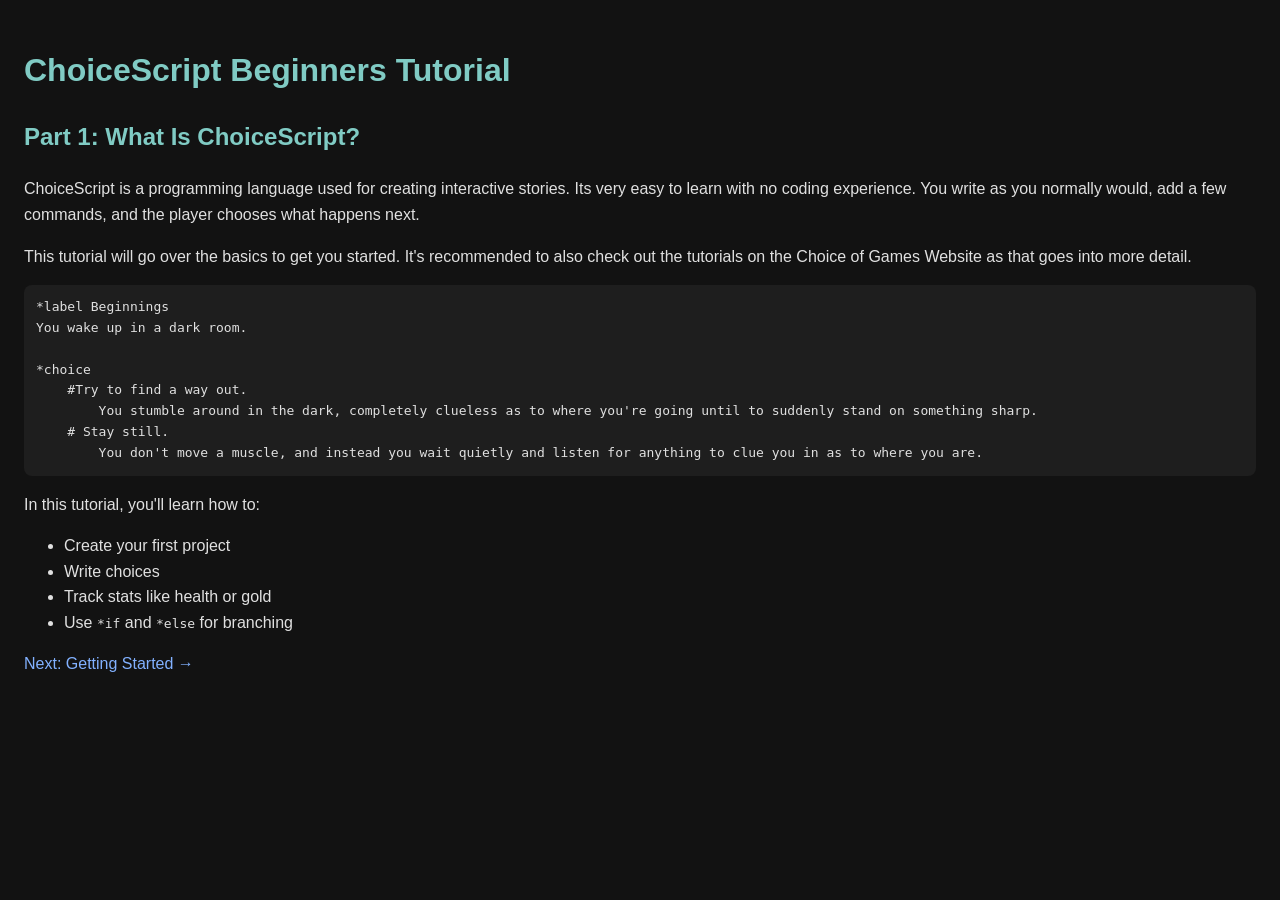
==== app/src/main/assets/tutorial/index.html @ 965040c5 "Import application source code into repository" ====
<!DOCTYPE html>
<html xmlns="http://www.w3.org/1999/html">
<head>
<meta charset="utf-8">
<title>ChoiceScript Tutorial – Part 1</title>
<style>
body {
  font-family: sans-serif;
  padding: 16px;
  padding-bottom: 80px;
  line-height: 1.6;
  background-color: #121212;
  color: #e0e0e0;
}
pre {
  background: #1e1e1e;
  padding: 12px;
  border-radius: 8px;
  overflow-x: auto;
}
h1, h2, h3 { color: #80cbc4; }
a { color: #82b1ff; text-decoration: none; }
a:hover { text-decoration: underline; }
</style>
</head>
<body>
<h1>ChoiceScript Beginners Tutorial</h1>
<h2>Part 1: What Is ChoiceScript?</h2>

<p>ChoiceScript is a programming language used for creating interactive stories. Its very easy to learn with no coding experience. You write as you normally would, add a few commands, and the player chooses what happens next.</p>

<p>This tutorial will go over the basics to get you started. It's recommended to also check out the tutorials on the Choice of Games Website as that goes into more detail.</p>
<pre>
*label Beginnings
You wake up in a dark room.

*choice
    #Try to find a way out.
        You stumble around in the dark, completely clueless as to where you're going until to suddenly stand on something sharp.
    # Stay still.
        You don't move a muscle, and instead you wait quietly and listen for anything to clue you in as to where you are.
</pre>

<p>In this tutorial, you'll learn how to:</p>
<ul>
    <li>Create your first project</li>
    <li>Write choices</li>
    <li>Track stats like health or gold</li>
    <li>Use <code>*if</code> and <code>*else</code> for branching</li>
</ul>

<p><a href="part2.html">Next: Getting Started →</a></p>
</body>
</html>
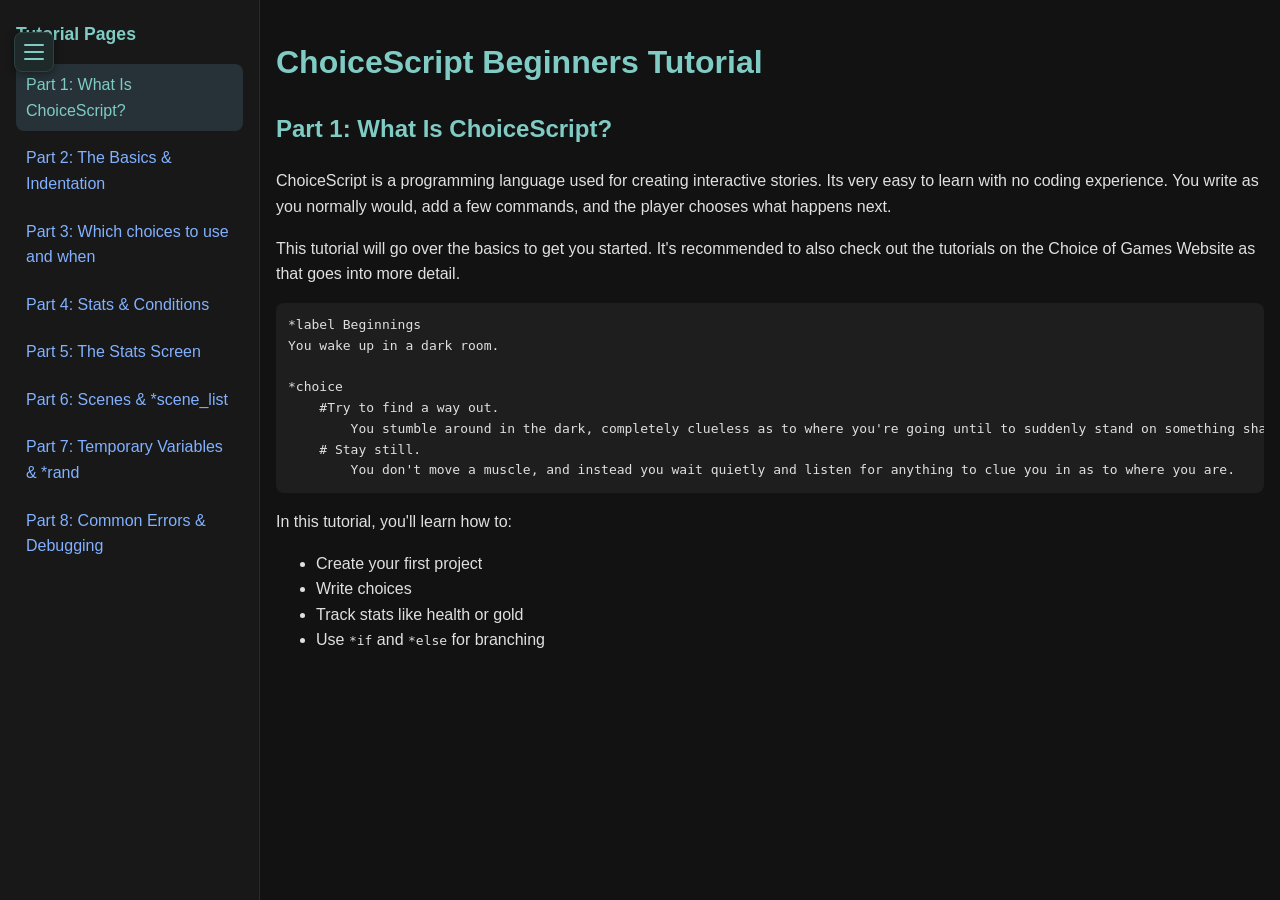
==== commit 644a53a3: "UI & Editor Updates" ====
--- a/app/src/main/assets/tutorial/index.html
+++ b/app/src/main/assets/tutorial/index.html
@@ -21,9 +21,168 @@
 h1, h2, h3 { color: #80cbc4; }
 a { color: #82b1ff; text-decoration: none; }
 a:hover { text-decoration: underline; }
+
+body {
+  margin: 0;
+  padding: 0;
+}
+.layout {
+  display: flex;
+  min-height: 100vh;
+}
+.sidebar {
+  width: 260px;
+  flex-shrink: 0;
+  background: #181818;
+  border-right: 1px solid #2a2a2a;
+  padding: 20px 16px;
+  box-sizing: border-box;
+  position: sticky;
+  top: 0;
+  height: 100vh;
+  overflow-y: auto;
+}
+.sidebar h2 {
+  margin-top: 0;
+  margin-bottom: 16px;
+  font-size: 1.1rem;
+}
+.sidebar a {
+  display: block;
+  padding: 8px 10px;
+  border-radius: 8px;
+  margin-bottom: 6px;
+}
+.sidebar a.active {
+  background: #263238;
+  color: #80cbc4;
+}
+.content {
+  flex: 1;
+  padding: 16px;
+  padding-bottom: 80px;
+  box-sizing: border-box;
+  min-width: 0;
+}
+
+.burger {
+  display: none;
+  position: fixed;
+  top: 32px;
+  left: 14px;
+  z-index: 200;
+  background: #1e2a2a;
+  border: 1px solid #2e4040;
+  border-radius: 8px;
+  padding: 8px 10px;
+  cursor: pointer;
+  flex-direction: column;
+  gap: 5px;
+  width: 40px;
+  height: 40px;
+  align-items: center;
+  justify-content: center;
+  box-shadow: 0 2px 8px rgba(0,0,0,0.4);
+  transition: background 0.2s, left 0.3s ease;
+}
+.burger:hover { background: #263838; }
+.burger span {
+  display: block;
+  width: 20px;
+  height: 2px;
+  background: #80cbc4;
+  border-radius: 2px;
+  transition: transform 0.3s, opacity 0.3s;
+  transform-origin: center;
+}
+.burger.open span:nth-child(1) { transform: translateY(7px) rotate(45deg); }
+.burger.open span:nth-child(2) { opacity: 0; transform: scaleX(0); }
+.burger.open span:nth-child(3) { transform: translateY(-7px) rotate(-45deg); }
+.sidebar {
+  transition: transform 0.3s ease, width 0.3s ease;
+}
+
+
+.sidebar-scrim {
+  display: none;
+  position: fixed;
+  inset: 0;
+  background: rgba(0,0,0,0.55);
+  z-index: 98;
+  opacity: 0;
+  transition: opacity 0.3s;
+}
+.sidebar-scrim.visible {
+  opacity: 1;
+}
+
+@media (max-width: 700px) {
+  .burger { display: flex; }
+
+  .content { padding-top: 64px; }
+
+  .sidebar {
+    position: fixed;
+    top: 0;
+    left: 0;
+    height: 100vh;
+    z-index: 100;
+    transform: translateX(-100%);
+    box-shadow: 4px 0 24px rgba(0,0,0,0.5);
+  }
+  .sidebar.open {
+    transform: translateX(0);
+  }
+  .sidebar-scrim {
+    display: block;
+  }
+}
+
+@media (min-width: 701px) {
+  .burger { display: flex; }
+
+  .layout {
+    position: relative;
+  }
+  .sidebar {
+    overflow: hidden;
+  }
+  .sidebar.collapsed {
+    width: 0 !important;
+    padding: 0 !important;
+    border: none !important;
+  }
+  .content {
+    padding-top: 16px;
+    transition: margin-left 0.3s;
+  }
+
+  .layout:not(.sidebar-collapsed) .content {
+    padding-left: 16px;
+  }
+}
+
 </style>
 </head>
 <body>
+<button class="burger" id="burgerBtn" aria-label="Toggle navigation">
+  <span></span><span></span><span></span>
+</button>
+<div class="sidebar-scrim" id="sidebarScrim"></div>
+
+<div class="layout">
+<nav class="sidebar">
+<h2>Tutorial Pages</h2>
+<a href="index.html" class="active">Part 1: What Is ChoiceScript?</a>
+<a href="part2.html">Part 2: The Basics & Indentation</a>
+<a href="part3.html">Part 3: Which choices to use and when</a>
+<a href="part4.html">Part 4: Stats & Conditions</a>
+<a href="part5.html">Part 5: The Stats Screen</a>
+<a href="part6.html">Part 6: Scenes & *scene_list</a>
+<a href="part7.html">Part 7: Temporary Variables & *rand</a>
+<a href="part8.html">Part 8: Common Errors & Debugging</a>
+</nav>
+<main class="content">
 <h1>ChoiceScript Beginners Tutorial</h1>
 <h2>Part 1: What Is ChoiceScript?</h2>
 
@@ -48,7 +207,79 @@
     <li>Track stats like health or gold</li>
     <li>Use <code>*if</code> and <code>*else</code> for branching</li>
 </ul>
-
-<p><a href="part2.html">Next: Getting Started →</a></p>
+</main>
+</div>
+
+<script>
+(function() {
+  var btn    = document.getElementById('burgerBtn');
+  var sidebar = document.querySelector('.sidebar');
+  var scrim  = document.getElementById('sidebarScrim');
+  var isMobile = function() { return window.innerWidth <= 700; };
+
+  var SIDEBAR_WIDTH = 260; // must match .sidebar width in CSS
+  var BURGER_MARGIN = 14;  // left offset when sidebar is closed
+
+  function moveBurger(open) {
+    btn.style.left = open ? (SIDEBAR_WIDTH + BURGER_MARGIN) + 'px' : BURGER_MARGIN + 'px';
+  }
+
+  function openSidebar() {
+    sidebar.classList.add('open');
+    btn.classList.add('open');
+    moveBurger(true);
+    if (isMobile()) {
+      scrim.classList.add('visible');
+      document.body.style.overflow = 'hidden';
+    }
+  }
+  function closeSidebar() {
+    sidebar.classList.remove('open');
+    btn.classList.remove('open');
+    moveBurger(false);
+    scrim.classList.remove('visible');
+    document.body.style.overflow = '';
+    if (!isMobile()) {
+      sidebar.classList.add('collapsed');
+    }
+  }
+  function toggleSidebar() {
+    if (isMobile()) {
+      sidebar.classList.contains('open') ? closeSidebar() : openSidebar();
+    } else {
+      if (sidebar.classList.contains('collapsed')) {
+        sidebar.classList.remove('collapsed');
+        btn.classList.add('open');
+        moveBurger(true);
+      } else {
+        sidebar.classList.add('collapsed');
+        btn.classList.remove('open');
+        moveBurger(false);
+      }
+    }
+  }
+
+  btn.addEventListener('click', toggleSidebar);
+  scrim.addEventListener('click', closeSidebar);
+
+  // Close on nav link click on mobile
+  sidebar.querySelectorAll('a').forEach(function(a) {
+    a.addEventListener('click', function() {
+      if (isMobile()) closeSidebar();
+    });
+  });
+
+
+
+
+  window.addEventListener('resize', function() {
+    if (!isMobile()) {
+      scrim.classList.remove('visible');
+      document.body.style.overflow = '';
+    }
+  });
+})();
+</script>
+
 </body>
 </html>
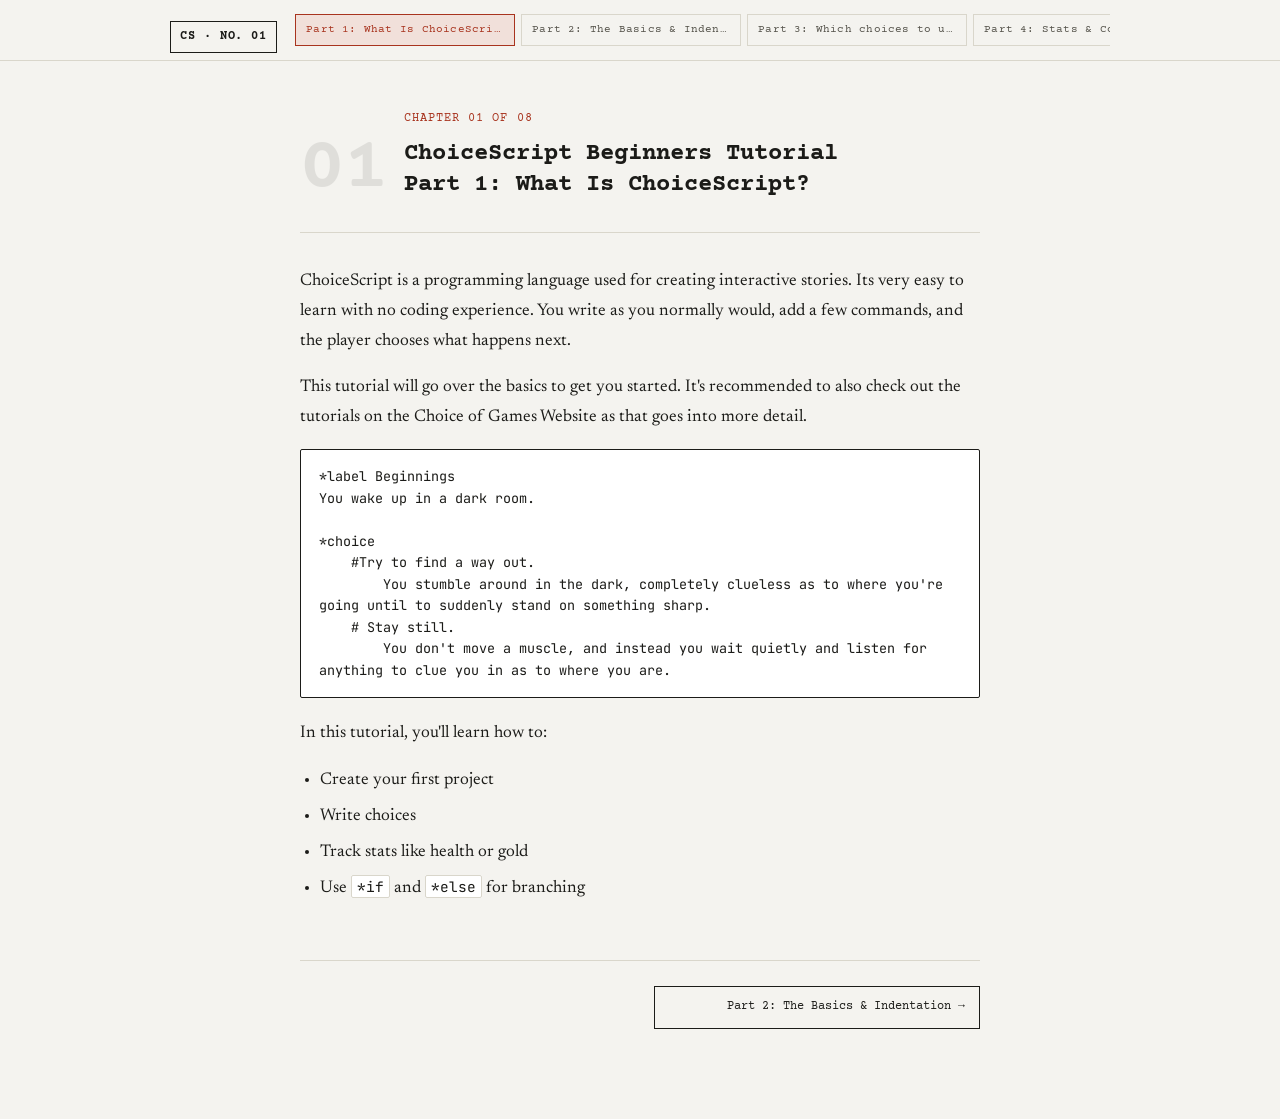
==== commit 5016e090: "updated UI and bug fixes" ====
--- a/app/src/main/assets/tutorial/index.html
+++ b/app/src/main/assets/tutorial/index.html
@@ -1,178 +1,279 @@
 <!DOCTYPE html>
-<html xmlns="http://www.w3.org/1999/html">
+<html>
 <head>
 <meta charset="utf-8">
+<meta name="viewport" content="width=device-width, initial-scale=1, viewport-fit=cover">
 <title>ChoiceScript Tutorial – Part 1</title>
+<link rel="preconnect" href="https://fonts.googleapis.com">
+<link rel="preconnect" href="https://fonts.gstatic.com" crossorigin>
+<link href="https://fonts.googleapis.com/css2?family=Courier+Prime:wght@400;700&family=Newsreader:ital,wght@0,400;0,600;1,500&family=JetBrains+Mono:wght@400;500&display=swap" rel="stylesheet">
 <style>
-body {
-  font-family: sans-serif;
-  padding: 16px;
-  padding-bottom: 80px;
-  line-height: 1.6;
-  background-color: #121212;
-  color: #e0e0e0;
-}
-pre {
-  background: #1e1e1e;
-  padding: 12px;
-  border-radius: 8px;
-  overflow-x: auto;
-}
-h1, h2, h3 { color: #80cbc4; }
-a { color: #82b1ff; text-decoration: none; }
-a:hover { text-decoration: underline; }
+:root {
+  --paper: #F4F3EF;
+  --paper-inset: #FFFFFF;
+  --ink: #1B1B18;
+  --ink-soft: #55534B;
+  --rule: #D9D6CB;
+  --red: #A8341F;
+  --red-soft: #F1E0DA;
+  --radius: 2px;
+}
+
+* { box-sizing: border-box; }
 
 body {
   margin: 0;
   padding: 0;
-}
-.layout {
-  display: flex;
-  min-height: 100vh;
-}
-.sidebar {
-  width: 260px;
-  flex-shrink: 0;
-  background: #181818;
-  border-right: 1px solid #2a2a2a;
-  padding: 20px 16px;
-  box-sizing: border-box;
+  background: var(--paper);
+  color: var(--ink);
+  font-family: 'Newsreader', Georgia, serif;
+  font-size: 17px;
+  line-height: 1.75;
+}
+
+a { color: var(--red); }
+a:hover { text-decoration: none; }
+
+.masthead {
   position: sticky;
   top: 0;
-  height: 100vh;
-  overflow-y: auto;
-}
-.sidebar h2 {
-  margin-top: 0;
-  margin-bottom: 16px;
-  font-size: 1.1rem;
-}
-.sidebar a {
+  z-index: 10;
+  background: var(--paper);
+  border-bottom: 1px solid var(--rule);
+  padding: calc(14px + env(safe-area-inset-top)) 20px 0;
+}
+.masthead-row {
+  display: flex;
+  align-items: center;
+  gap: 18px;
+  max-width: 940px;
+  margin: 0 auto;
+}
+.stamp {
+  flex-shrink: 0;
+  font-family: 'Courier Prime', monospace;
+  font-weight: 700;
+  font-size: 0.72rem;
+  letter-spacing: 0.08em;
+  text-transform: uppercase;
+  border: 1px solid var(--ink);
+  padding: 5px 9px;
+  color: var(--ink);
+}
+.chapters {
+  display: flex;
+  gap: 6px;
+  overflow-x: auto;
+  scroll-snap-type: x proximity;
+  padding-bottom: 14px;
+  flex: 1;
+  scrollbar-width: thin;
+}
+.chapters a {
+  flex: 0 0 auto;
+  scroll-snap-align: start;
+  font-family: 'Courier Prime', monospace;
+  font-size: 0.66rem;
+  letter-spacing: 0.02em;
+  padding: 6px 10px;
+  border: 1px solid var(--rule);
+  color: var(--ink-soft);
+  white-space: nowrap;
+  text-decoration: none;
+  max-width: 220px;
+  overflow: hidden;
+  text-overflow: ellipsis;
+}
+.chapters a:hover { border-color: var(--ink); color: var(--ink); }
+.chapters a.active {
+  border-color: var(--red);
+  color: var(--red);
+  background: var(--red-soft);
+}
+
+.page-inner {
+  max-width: 940px;
+  margin: 0 auto;
+  padding: 0 calc(20px + env(safe-area-inset-right)) 0 calc(20px + env(safe-area-inset-left));
+}
+.prose-wrap {
+  max-width: 680px;
+  padding: 48px 0 90px;
+}
+
+.title-block {
+  display: flex;
+  align-items: flex-end;
+  gap: 16px;
+  margin-bottom: 10px;
+}
+.ghost-num {
+  font-family: 'Courier Prime', monospace;
+  font-weight: 700;
+  font-size: 4.6rem;
+  line-height: 0.8;
+  color: var(--ink);
+  opacity: 0.09;
+  flex-shrink: 0;
+}
+.kicker {
+  font-family: 'Courier Prime', monospace;
+  font-size: 0.72rem;
+  text-transform: uppercase;
+  letter-spacing: 0.09em;
+  color: var(--red);
+  margin: 0 0 8px;
+}
+h1 {
+  font-family: 'Courier Prime', monospace;
+  font-weight: 700;
+  font-size: 1.5rem;
+  line-height: 1.3;
+  margin: 0;
+}
+h1 code { font-size: 0.9em; background: none; border: none; padding: 0; }
+hr.rule {
+  border: none;
+  border-top: 1px solid var(--rule);
+  margin: 32px 0 34px;
+}
+
+h2 {
+  font-family: 'Courier Prime', monospace;
+  font-weight: 700;
+  font-size: 1.02rem;
+  text-transform: uppercase;
+  letter-spacing: 0.03em;
+  margin: 2.6rem 0 1rem;
+}
+
+h3 {
+  font-family: 'Newsreader', serif;
+  font-weight: 600;
+  font-style: italic;
+  font-size: 1.15rem;
+  margin: 1.6rem 0 0.6rem;
+}
+
+p { margin: 0 0 1.05rem; }
+
+.prose > p:first-of-type::first-letter {
+  font-family: 'Courier Prime', monospace;
+  font-weight: 700;
+  font-size: 2.9rem;
+  float: left;
+  line-height: 0.8;
+  margin: 6px 6px 0 0;
+  color: var(--red);
+}
+
+ul { margin: 0 0 1.1rem; padding-left: 1.25rem; }
+li { margin-bottom: 0.4rem; }
+
+code {
+  font-family: 'JetBrains Mono', monospace;
+  font-size: 0.85em;
+  background: var(--paper-inset);
+  border: 1px solid var(--rule);
+  padding: 1px 5px;
+  color: var(--ink);
+  border-radius: var(--radius);
+}
+
+pre {
+  background: var(--paper-inset);
+  border: 1px solid var(--ink);
+  border-radius: var(--radius);
+  padding: 16px 18px;
+  overflow-x: auto;
+  margin: 0 0 1.3rem;
+  font-family: 'JetBrains Mono', monospace;
+  font-size: 0.84rem;
+  line-height: 1.6;
+  color: var(--ink);
+  white-space: pre-wrap;
+}
+pre code { background: none; border: none; padding: 0; }
+
+.label {
   display: block;
-  padding: 8px 10px;
-  border-radius: 8px;
-  margin-bottom: 6px;
-}
-.sidebar a.active {
-  background: #263238;
-  color: #80cbc4;
-}
-.content {
+  font-family: 'Newsreader', serif;
+  font-style: italic;
+  color: var(--ink-soft);
+  margin: 0 0 0.6rem;
+}
+
+aside.margin-note {
+  font-family: 'Newsreader', serif;
+  font-style: italic;
+  font-size: 0.95rem;
+  line-height: 1.55;
+  color: var(--ink);
+  border-left: 3px solid var(--red);
+  background: var(--red-soft);
+  padding: 10px 14px;
+  margin: 0 0 1.3rem;
+}
+aside.margin-note .note-label {
+  display: block;
+  font-family: 'Courier Prime', monospace;
+  font-style: normal;
+  text-transform: uppercase;
+  letter-spacing: 0.07em;
+  font-size: 0.66rem;
+  color: var(--red);
+  font-weight: 700;
+  margin-bottom: 4px;
+}
+
+.turn-page {
+  display: flex;
+  justify-content: space-between;
+  gap: 14px;
+  margin-top: 3.5rem;
+  padding-top: 1.6rem;
+  border-top: 1px solid var(--rule);
+}
+.turn-page a {
+  font-family: 'Courier Prime', monospace;
+  font-size: 0.72rem;
+  text-decoration: none;
+  border: 1px solid var(--ink);
+  padding: 10px 14px;
+  color: var(--ink);
   flex: 1;
-  padding: 16px;
-  padding-bottom: 80px;
-  box-sizing: border-box;
-  min-width: 0;
-}
-
-.burger {
-  display: none;
-  position: fixed;
-  top: 32px;
-  left: 14px;
-  z-index: 200;
-  background: #1e2a2a;
-  border: 1px solid #2e4040;
-  border-radius: 8px;
-  padding: 8px 10px;
-  cursor: pointer;
-  flex-direction: column;
-  gap: 5px;
-  width: 40px;
-  height: 40px;
-  align-items: center;
-  justify-content: center;
-  box-shadow: 0 2px 8px rgba(0,0,0,0.4);
-  transition: background 0.2s, left 0.3s ease;
-}
-.burger:hover { background: #263838; }
-.burger span {
-  display: block;
-  width: 20px;
-  height: 2px;
-  background: #80cbc4;
-  border-radius: 2px;
-  transition: transform 0.3s, opacity 0.3s;
-  transform-origin: center;
-}
-.burger.open span:nth-child(1) { transform: translateY(7px) rotate(45deg); }
-.burger.open span:nth-child(2) { opacity: 0; transform: scaleX(0); }
-.burger.open span:nth-child(3) { transform: translateY(-7px) rotate(-45deg); }
-.sidebar {
-  transition: transform 0.3s ease, width 0.3s ease;
-}
-
-
-.sidebar-scrim {
-  display: none;
-  position: fixed;
-  inset: 0;
-  background: rgba(0,0,0,0.55);
-  z-index: 98;
-  opacity: 0;
-  transition: opacity 0.3s;
-}
-.sidebar-scrim.visible {
-  opacity: 1;
-}
-
-@media (max-width: 700px) {
-  .burger { display: flex; }
-
-  .content { padding-top: 64px; }
-
-  .sidebar {
-    position: fixed;
-    top: 0;
-    left: 0;
-    height: 100vh;
-    z-index: 100;
-    transform: translateX(-100%);
-    box-shadow: 4px 0 24px rgba(0,0,0,0.5);
+  max-width: 48%;
+}
+.turn-page a:hover { border-color: var(--red); color: var(--red); }
+.turn-page a.next { text-align: right; margin-left: auto; }
+.turn-page .placeholder { visibility: hidden; flex: 1; max-width: 48%; }
+
+@media (min-width: 1100px) {
+  .page-inner { display: flex; justify-content: center; }
+  .prose-wrap { position: relative; }
+  aside.margin-note {
+    float: right;
+    clear: right;
+    width: 190px;
+    margin: 2px -228px 1rem 0;
+    border-left: none;
+    border: 1px solid var(--red);
   }
-  .sidebar.open {
-    transform: translateX(0);
-  }
-  .sidebar-scrim {
-    display: block;
-  }
-}
-
-@media (min-width: 701px) {
-  .burger { display: flex; }
-
-  .layout {
-    position: relative;
-  }
-  .sidebar {
-    overflow: hidden;
-  }
-  .sidebar.collapsed {
-    width: 0 !important;
-    padding: 0 !important;
-    border: none !important;
-  }
-  .content {
-    padding-top: 16px;
-    transition: margin-left 0.3s;
-  }
-
-  .layout:not(.sidebar-collapsed) .content {
-    padding-left: 16px;
-  }
-}
-
+}
+
+@media (max-width: 560px) {
+  .ghost-num { font-size: 3.2rem; }
+  h1 { font-size: 1.2rem; }
+  .stamp { display: none; }
+}
 </style>
 </head>
-<body>
-<button class="burger" id="burgerBtn" aria-label="Toggle navigation">
-  <span></span><span></span><span></span>
-</button>
-<div class="sidebar-scrim" id="sidebarScrim"></div>
-
-<div class="layout">
-<nav class="sidebar">
-<h2>Tutorial Pages</h2>
+<body class="">
+
+<header class="masthead">
+  <div class="masthead-row">
+    <span class="stamp">CS &middot; No. 01</span>
+    <nav class="chapters">
 <a href="index.html" class="active">Part 1: What Is ChoiceScript?</a>
 <a href="part2.html">Part 2: The Basics & Indentation</a>
 <a href="part3.html">Part 3: Which choices to use and when</a>
@@ -181,13 +282,24 @@
 <a href="part6.html">Part 6: Scenes & *scene_list</a>
 <a href="part7.html">Part 7: Temporary Variables & *rand</a>
 <a href="part8.html">Part 8: Common Errors & Debugging</a>
-</nav>
+    </nav>
+  </div>
+</header>
+
+<div class="page-inner">
+  <div class="prose-wrap">
+    <div class="title-block">
+      <span class="ghost-num">01</span>
+      <div>
+        <p class="kicker">Chapter 01 of 08</p>
+        <h1>ChoiceScript Beginners Tutorial<br>Part 1: What Is ChoiceScript?</h1>
+      </div>
+    </div>
+    <hr class="rule">
+    <div class="prose">
 <main class="content">
-<h1>ChoiceScript Beginners Tutorial</h1>
-<h2>Part 1: What Is ChoiceScript?</h2>
 
 <p>ChoiceScript is a programming language used for creating interactive stories. Its very easy to learn with no coding experience. You write as you normally would, add a few commands, and the player chooses what happens next.</p>
-
 <p>This tutorial will go over the basics to get you started. It's recommended to also check out the tutorials on the Choice of Games Website as that goes into more detail.</p>
 <pre>
 *label Beginnings
@@ -199,87 +311,18 @@
     # Stay still.
         You don't move a muscle, and instead you wait quietly and listen for anything to clue you in as to where you are.
 </pre>
-
 <p>In this tutorial, you'll learn how to:</p>
 <ul>
-    <li>Create your first project</li>
-    <li>Write choices</li>
-    <li>Track stats like health or gold</li>
-    <li>Use <code>*if</code> and <code>*else</code> for branching</li>
+<li>Create your first project</li>
+<li>Write choices</li>
+<li>Track stats like health or gold</li>
+<li>Use <code>*if</code> and <code>*else</code> for branching</li>
 </ul>
 </main>
+    </div>
+    <nav class="turn-page"><span class="placeholder"></span><a class="next" href="part2.html">Part 2: The Basics & Indentation &rarr;</a></nav>
+  </div>
 </div>
-
-<script>
-(function() {
-  var btn    = document.getElementById('burgerBtn');
-  var sidebar = document.querySelector('.sidebar');
-  var scrim  = document.getElementById('sidebarScrim');
-  var isMobile = function() { return window.innerWidth <= 700; };
-
-  var SIDEBAR_WIDTH = 260; // must match .sidebar width in CSS
-  var BURGER_MARGIN = 14;  // left offset when sidebar is closed
-
-  function moveBurger(open) {
-    btn.style.left = open ? (SIDEBAR_WIDTH + BURGER_MARGIN) + 'px' : BURGER_MARGIN + 'px';
-  }
-
-  function openSidebar() {
-    sidebar.classList.add('open');
-    btn.classList.add('open');
-    moveBurger(true);
-    if (isMobile()) {
-      scrim.classList.add('visible');
-      document.body.style.overflow = 'hidden';
-    }
-  }
-  function closeSidebar() {
-    sidebar.classList.remove('open');
-    btn.classList.remove('open');
-    moveBurger(false);
-    scrim.classList.remove('visible');
-    document.body.style.overflow = '';
-    if (!isMobile()) {
-      sidebar.classList.add('collapsed');
-    }
-  }
-  function toggleSidebar() {
-    if (isMobile()) {
-      sidebar.classList.contains('open') ? closeSidebar() : openSidebar();
-    } else {
-      if (sidebar.classList.contains('collapsed')) {
-        sidebar.classList.remove('collapsed');
-        btn.classList.add('open');
-        moveBurger(true);
-      } else {
-        sidebar.classList.add('collapsed');
-        btn.classList.remove('open');
-        moveBurger(false);
-      }
-    }
-  }
-
-  btn.addEventListener('click', toggleSidebar);
-  scrim.addEventListener('click', closeSidebar);
-
-  // Close on nav link click on mobile
-  sidebar.querySelectorAll('a').forEach(function(a) {
-    a.addEventListener('click', function() {
-      if (isMobile()) closeSidebar();
-    });
-  });
-
-
-
-
-  window.addEventListener('resize', function() {
-    if (!isMobile()) {
-      scrim.classList.remove('visible');
-      document.body.style.overflow = '';
-    }
-  });
-})();
-</script>
 
 </body>
 </html>
